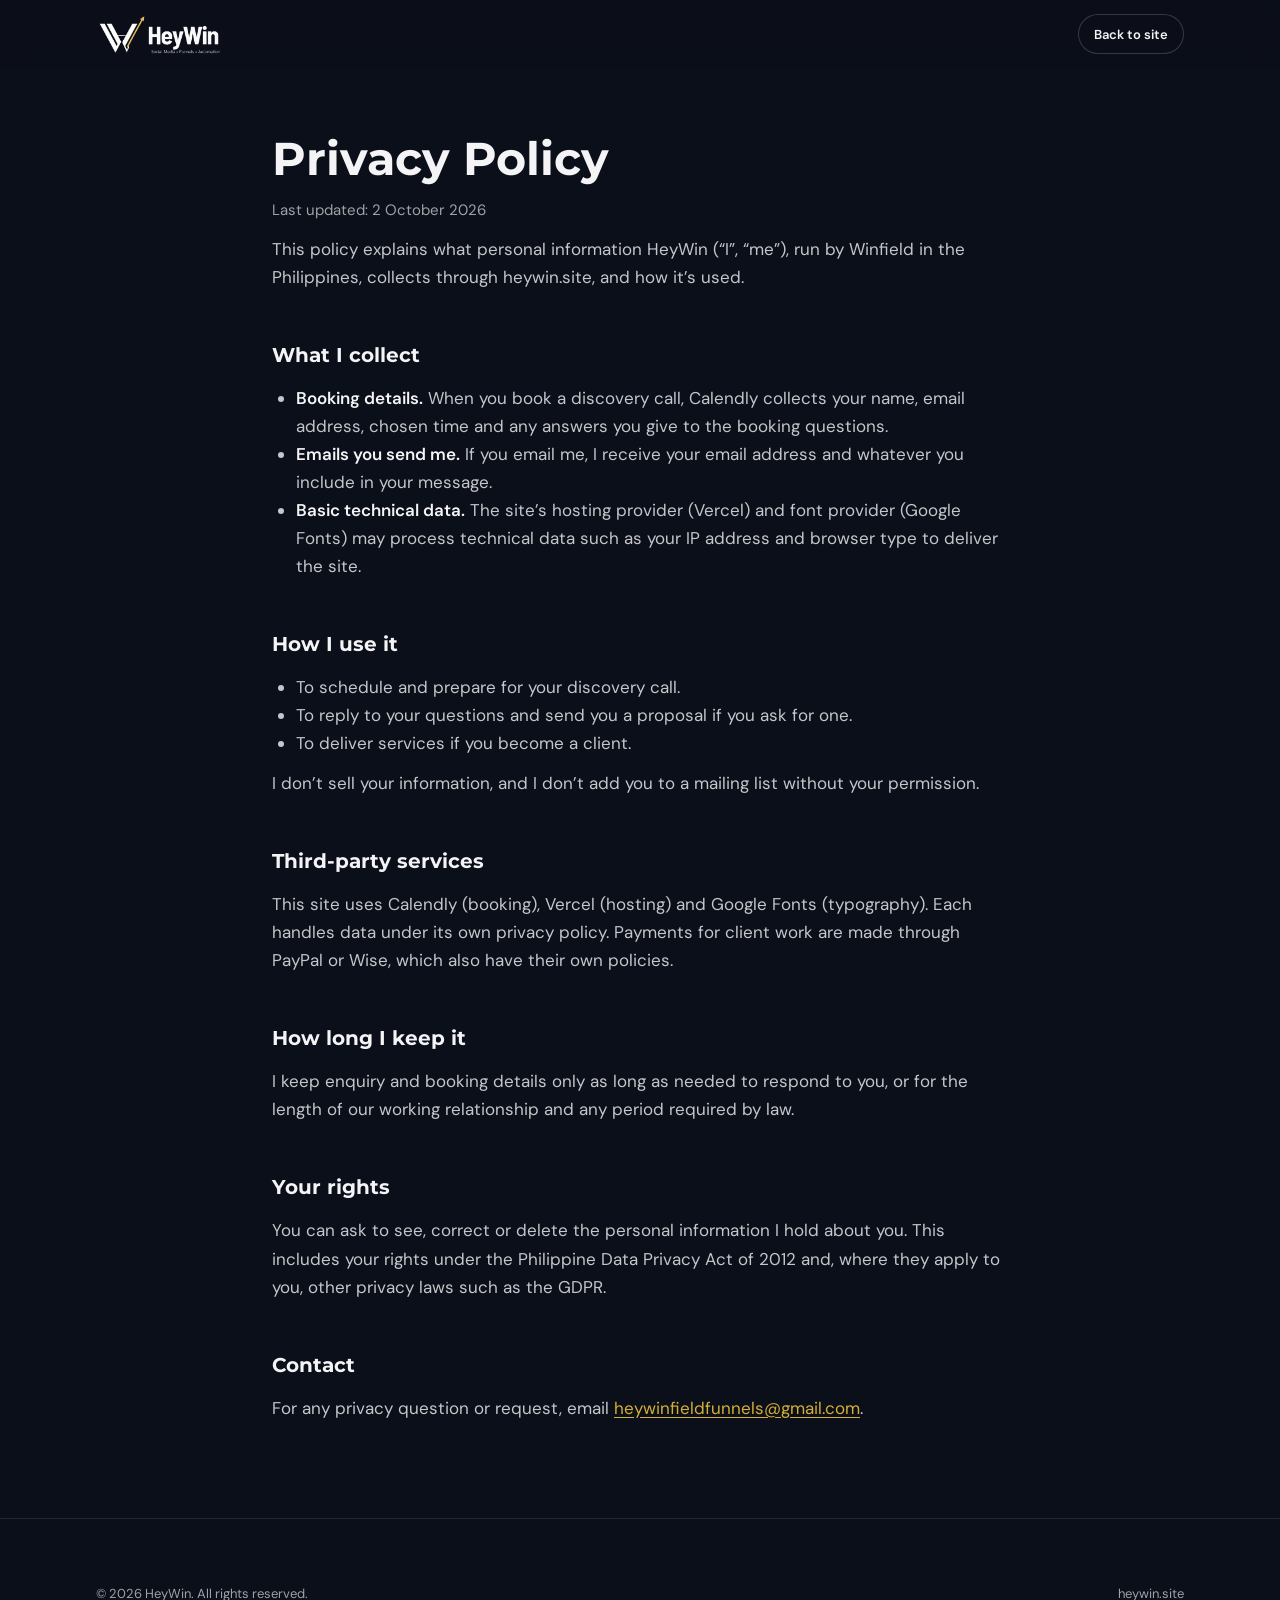
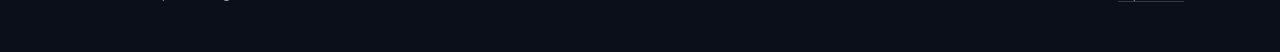
==== HeyWin-upload/privacy.html @ 5bc2e7fb "Add files via upload" ====
<!doctype html>
<html lang="en">
<head>
  <meta charset="utf-8">
  <meta name="viewport" content="width=device-width, initial-scale=1">
  <title>Privacy Policy | HeyWin</title>
  <meta name="description" content="How HeyWin collects and uses personal information.">
  <link rel="canonical" href="https://heywin.site/privacy">
  <meta name="theme-color" content="#0B0F19">
  <link rel="icon" type="image/png" sizes="32x32" href="assets/favicon-32.png">
  <link rel="apple-touch-icon" href="assets/apple-touch-icon.png">
  <link rel="preconnect" href="https://fonts.googleapis.com">
  <link rel="preconnect" href="https://fonts.gstatic.com" crossorigin>
  <link rel="stylesheet" href="https://fonts.googleapis.com/css2?family=DM+Sans:wght@400;500;600&family=Montserrat:wght@600;700;800&display=swap">
  <link rel="stylesheet" href="css/tokens.css">
  <link rel="stylesheet" href="css/styles.css">
</head>
<body>
  <header class="header">
    <div class="container header__inner">
      <a href="/" class="header__logo" aria-label="HeyWin home">
        <img src="assets/heywin-logo.png" alt="HeyWin" width="900" height="298">
      </a>
      <a class="btn btn--line btn--sm" href="/">Back to site</a>
    </div>
  </header>

  <main class="container">
    <article class="legal">
      <h1>Privacy Policy</h1>
      <p class="legal__meta">Last updated: 2 October 2026</p>

      <p>This policy explains what personal information HeyWin (&ldquo;I&rdquo;, &ldquo;me&rdquo;), run by Winfield in the Philippines, collects through heywin.site, and how it&rsquo;s used.</p>

      <h2>What I collect</h2>
      <ul>
        <li><strong>Booking details.</strong> When you book a discovery call, Calendly collects your name, email address, chosen time and any answers you give to the booking questions.</li>
        <li><strong>Emails you send me.</strong> If you email me, I receive your email address and whatever you include in your message.</li>
        <li><strong>Basic technical data.</strong> The site&rsquo;s hosting provider (Vercel) and font provider (Google Fonts) may process technical data such as your IP address and browser type to deliver the site.</li>
      </ul>

      <h2>How I use it</h2>
      <ul>
        <li>To schedule and prepare for your discovery call.</li>
        <li>To reply to your questions and send you a proposal if you ask for one.</li>
        <li>To deliver services if you become a client.</li>
      </ul>
      <p>I don&rsquo;t sell your information, and I don&rsquo;t add you to a mailing list without your permission.</p>

      <h2>Third-party services</h2>
      <p>This site uses Calendly (booking), Vercel (hosting) and Google Fonts (typography). Each handles data under its own privacy policy. Payments for client work are made through PayPal or Wise, which also have their own policies.</p>

      <h2>How long I keep it</h2>
      <p>I keep enquiry and booking details only as long as needed to respond to you, or for the length of our working relationship and any period required by law.</p>

      <h2>Your rights</h2>
      <p>You can ask to see, correct or delete the personal information I hold about you. This includes your rights under the Philippine Data Privacy Act of 2012 and, where they apply to you, other privacy laws such as the GDPR.</p>

      <h2>Contact</h2>
      <p>For any privacy question or request, email <a href="mailto:heywinfieldfunnels@gmail.com">heywinfieldfunnels@gmail.com</a>.</p>
    </article>
  </main>

  <footer class="footer" style="padding-bottom: var(--s-7)">
    <div class="container footer__bottom" style="margin-top:0; border-top:0; padding-top:0">
      <p>&copy; 2026 HeyWin. All rights reserved.</p>
      <p><a href="/">heywin.site</a></p>
    </div>
  </footer>
</body>
</html>
---- HeyWin-upload/css/tokens.css ----
/* HeyWin design tokens
 * Brand colours only. Lines/tints are transparent versions of the same four colours.
 * Fonts: Montserrat (headlines) + DM Sans (body) — from the approved brand list.
 */
:root {
  color-scheme: dark;

  /* Brand colours */
  --navy:   #0B0F19;  /* page background */
  --card:   #161F30;  /* cards, panels */
  --ivory:  #F4F4F6;  /* text */
  --gold:   #D4AF37;  /* accent, primary buttons */

  /* Tints derived from the brand colours */
  --ivory-80:  rgb(244 244 246 / 0.80);  /* body copy */
  --ivory-60:  rgb(244 244 246 / 0.64);  /* secondary text (passes AA on navy + card) */
  --line:      rgb(244 244 246 / 0.10);  /* hairlines */
  --line-2:    rgb(244 244 246 / 0.18);  /* stronger borders */
  --gold-soft: rgb(212 175 55 / 0.12);   /* gold wash */
  --gold-line: rgb(212 175 55 / 0.45);   /* gold borders */
  --gold-hover: #E0C15F;                 /* gold mixed ~25% with ivory */
  --shadow:    rgb(0 0 0 / 0.45);

  /* Type */
  --font-head: "Montserrat", system-ui, sans-serif;
  --font-body: "DM Sans", system-ui, sans-serif;

  --fs-xs:   0.8125rem;                         /* 13px — labels, legal */
  --fs-sm:   0.9375rem;                         /* 15px — small body */
  --fs-base: 1.0625rem;                         /* 17px — body */
  --fs-lg:   1.1875rem;                         /* 19px — lead text */
  --fs-h4:   1.25rem;                           /* 20px — card titles */
  --fs-h3:   clamp(1.375rem, 2.4vw, 1.625rem);  /* 22–26px */
  --fs-h2:   clamp(1.875rem, 4.4vw, 2.875rem);  /* 30–46px */
  --fs-h1:   clamp(2.375rem, 6.6vw, 4.5rem);    /* 38–72px */

  /* Space — 4px scale */
  --s-1: 0.25rem;  --s-2: 0.5rem;  --s-3: 0.75rem; --s-4: 1rem;
  --s-5: 1.5rem;   --s-6: 2rem;    --s-7: 3rem;    --s-8: 4rem;
  --s-9: 6rem;     --s-10: 8rem;

  /* Shape */
  --r-sm: 8px;
  --r-md: 14px;
  --r-lg: 22px;
  --r-pill: 999px;

  /* Motion — subtle fades only */
  --ease: cubic-bezier(0.16, 1, 0.3, 1);
  --fast: 150ms;
  --slow: 700ms;

  --max: 72rem;
}
---- HeyWin-upload/css/styles.css ----
/* HeyWin — one-page site styles (mobile-first) */

/* ---------- Reset & base ---------- */
*, *::before, *::after { box-sizing: border-box; }
html, body { overflow-x: clip; }
html { -webkit-text-size-adjust: 100%; }
@media (prefers-reduced-motion: no-preference) { html { scroll-behavior: smooth; } }

body {
  margin: 0;
  background: var(--navy);
  color: var(--ivory-80);
  font-family: var(--font-body);
  font-size: var(--fs-base);
  line-height: 1.65;
  -webkit-font-smoothing: antialiased;
  -moz-osx-font-smoothing: grayscale;
}

h1, h2, h3, h4 {
  margin: 0;
  font-family: var(--font-head);
  font-style: normal;
  color: var(--ivory);
  overflow-wrap: anywhere;
  text-wrap: balance;
}
p, ul, ol, figure, blockquote { margin: 0; }
ul, ol { padding: 0; list-style: none; }
img { display: block; max-width: 100%; height: auto; }
a { color: inherit; text-decoration: none; }
strong { color: var(--ivory); font-weight: 600; }

::selection { background: var(--gold); color: var(--navy); }

:focus-visible { outline: 2px solid var(--gold); outline-offset: 3px; }

section[id] { scroll-margin-top: 5rem; }

.container {
  width: 100%;
  max-width: var(--max);
  margin-inline: auto;
  padding-inline: var(--s-4);
}
@media (min-width: 640px)  { .container { padding-inline: var(--s-5); } }
@media (min-width: 1024px) { .container { padding-inline: var(--s-6); } }

.skip-link {
  position: absolute; left: var(--s-4); top: var(--s-4); z-index: 100;
  padding: var(--s-2) var(--s-4);
  border-radius: var(--r-sm);
  background: var(--gold); color: var(--navy); font-weight: 600;
  transform: translateY(-200%);
}
.skip-link:focus-visible { transform: none; }

.gold { color: var(--gold); }

/* ---------- Buttons ---------- */
.btn {
  display: inline-flex; align-items: center; justify-content: center; gap: var(--s-2);
  min-height: 3.25rem;
  padding: 0 var(--s-5);
  border: 0;
  border-radius: var(--r-pill);
  font-family: var(--font-body);
  font-size: var(--fs-sm);
  font-weight: 600;
  line-height: 1;
  white-space: nowrap;
  cursor: pointer;
  transition: transform var(--fast) var(--ease);
}
.btn:active { transform: translateY(1px); }
.btn:focus-visible { outline: 2px solid var(--gold); outline-offset: 3px; }

.btn--gold { background: var(--gold); color: var(--navy); box-shadow: 0 12px 32px -14px var(--gold-line); }
.btn--gold:hover { background: var(--gold-hover); }

.btn--line { background: transparent; color: var(--ivory); box-shadow: inset 0 0 0 1px var(--line-2); }
.btn--line:hover { box-shadow: inset 0 0 0 1px var(--gold-line); color: var(--gold); }

.btn--sm { min-height: 2.5rem; padding: 0 var(--s-4); font-size: var(--fs-xs); }
.btn--lg { min-height: 3.5rem; padding: 0 var(--s-6); font-size: var(--fs-base); }
.btn--block { width: 100%; }

.btn__arrow { transition: transform var(--fast) var(--ease); }
.btn:hover .btn__arrow { transform: translateX(3px); }

.text-link {
  color: var(--gold); font-weight: 600; white-space: nowrap;
  text-decoration: underline; text-decoration-color: var(--gold-line);
  text-underline-offset: 0.3em;
}
.text-link:hover { text-decoration-color: var(--gold); }

/* ---------- Header ---------- */
.header {
  position: sticky; top: 0; z-index: 50;
  background: rgb(11 15 25 / 0.82);
  -webkit-backdrop-filter: blur(14px);
  backdrop-filter: blur(14px);
  border-bottom: 1px solid transparent;
}
.header.is-scrolled { border-bottom-color: var(--line); }
.header__inner {
  display: flex; align-items: center; justify-content: space-between; gap: var(--s-4);
  min-height: 4.25rem;
}
.header__logo img { height: 2.75rem; width: auto; }
.header__nav { display: none; }
.header__nav ul { display: flex; gap: var(--s-1); }
.header__nav a {
  display: block; padding: var(--s-2) var(--s-3);
  border-radius: var(--r-pill);
  font-size: var(--fs-sm); font-weight: 500; white-space: nowrap;
  color: var(--ivory-60);
}
.header__nav a:hover { color: var(--ivory); }
@media (min-width: 900px) { .header__nav { display: block; } }

/* ---------- Hero ---------- */
.hero { position: relative; padding-block: var(--s-7) var(--s-8); isolation: isolate; }
.hero::before {
  content: ""; position: absolute; inset: 0; z-index: -1;
  background: radial-gradient(50% 50% at 78% 35%, var(--gold-soft), transparent 70%);
}
.hero__grid { display: grid; gap: var(--s-7); align-items: center; }
@media (min-width: 960px) {
  .hero { padding-block: var(--s-8) var(--s-9); }
  .hero__grid { grid-template-columns: minmax(0, 1.15fr) minmax(0, 0.85fr); gap: var(--s-8); }
}

.hero h1 {
  font-size: var(--fs-h1);
  font-weight: 800;
  line-height: 1.04;
  letter-spacing: -0.03em;
}
.hero__sub { margin-top: var(--s-5); font-size: var(--fs-lg); max-width: 34rem; }
.hero__ctas { margin-top: var(--s-6); display: flex; flex-direction: column; gap: var(--s-3); }
@media (min-width: 560px) { .hero__ctas { flex-direction: row; } }

.trust {
  margin-top: var(--s-6);
  display: flex; flex-wrap: wrap; gap: var(--s-2) var(--s-5);
  font-size: var(--fs-sm); color: var(--ivory-60);
}
.trust li { display: flex; align-items: center; gap: var(--s-2); }
.trust li::before {
  content: ""; width: 6px; height: 6px; border-radius: 50%; background: var(--gold); flex: none;
}

.portrait {
  position: relative;
  max-width: 26rem; margin-inline: auto; width: 100%;
  border-radius: var(--r-lg);
  overflow: hidden;
  background: var(--card);
  box-shadow: 0 0 0 1px var(--gold-line), 0 40px 80px -40px var(--shadow);
}
.portrait img {
  width: 100%; aspect-ratio: 4 / 5; object-fit: cover; object-position: 50% 8%;
}
/* Softens the busy background of the photo into the navy palette */
.portrait::after {
  content: ""; position: absolute; inset: 0; pointer-events: none;
  background:
    linear-gradient(180deg, transparent 55%, rgb(11 15 25 / 0.85) 100%),
    radial-gradient(75% 60% at 50% 32%, transparent 45%, rgb(11 15 25 / 0.55) 100%);
}
.portrait figcaption {
  position: absolute; left: var(--s-5); right: var(--s-5); bottom: var(--s-4); z-index: 1;
  display: grid;
}
.portrait__name { font-family: var(--font-head); font-weight: 700; color: var(--ivory); font-size: var(--fs-h4); }
.portrait__role { font-size: var(--fs-sm); color: var(--gold); }

/* ---------- Sections ---------- */
.section { padding-block: var(--s-9); }
.section--card { background: var(--card); border-block: 1px solid var(--line); }
@media (min-width: 1024px) { .section { padding-block: var(--s-10); } }

.section__head { max-width: 42rem; margin-bottom: var(--s-7); }
.section__head--center { margin-inline: auto; text-align: center; }
.section__head h2 { font-size: var(--fs-h2); font-weight: 700; line-height: 1.12; letter-spacing: -0.02em; }
.section__head p { margin-top: var(--s-4); font-size: var(--fs-lg); }

.eyebrow-rule {
  display: block; width: 2.5rem; height: 2px; background: var(--gold);
  margin-bottom: var(--s-5);
}
.section__head--center .eyebrow-rule { margin-inline: auto; }

/* ---------- Pain points ---------- */
.pains { display: grid; gap: var(--s-3); }
@media (min-width: 720px) { .pains { grid-template-columns: repeat(2, minmax(0, 1fr)); gap: var(--s-4); } }
.pain {
  display: grid; grid-template-columns: auto minmax(0, 1fr); gap: var(--s-4); align-items: start;
  padding: var(--s-5);
  border-radius: var(--r-md);
  background: var(--navy);
  border: 1px solid var(--line);
  color: var(--ivory);
  font-size: var(--fs-lg);
  line-height: 1.5;
}
.pain__x {
  width: 1.75rem; height: 1.75rem; border-radius: 50%;
  display: grid; place-items: center;
  border: 1px solid var(--line-2); color: var(--ivory-60);
  font-size: 0.8rem; margin-top: 0.1rem;
}
.bridge {
  margin-top: var(--s-7); max-width: 44rem; margin-inline: auto; text-align: center;
  font-size: var(--fs-lg);
}
.bridge strong { color: var(--gold); }

/* ---------- Services ---------- */
.services { display: grid; gap: var(--s-4); }
@media (min-width: 960px) {
  .services { grid-template-columns: minmax(0, 1.2fr) minmax(0, 1fr); grid-template-rows: auto auto; }
  .service--lead { grid-row: span 2; }
}
.service {
  padding: var(--s-6);
  border-radius: var(--r-lg);
  background: var(--card);
  border: 1px solid var(--line);
}
.service--lead { border-color: var(--gold-line); }
.service__tag {
  display: inline-block; margin-bottom: var(--s-4);
  font-size: var(--fs-xs); font-weight: 600; letter-spacing: 0.06em; text-transform: uppercase;
  color: var(--gold);
}
.service h3 { font-size: var(--fs-h3); font-weight: 700; line-height: 1.2; }
.service__line { margin-top: var(--s-2); color: var(--ivory); font-size: var(--fs-lg); }
.service p + p { margin-top: var(--s-3); }
.service__body { margin-top: var(--s-3); }

.checks { margin-top: var(--s-5); display: grid; gap: var(--s-3); }
.checks li { position: relative; padding-left: var(--s-6); }
.checks li::before {
  content: ""; position: absolute; left: 0; top: 0.35em;
  width: 1.1rem; height: 1.1rem; border-radius: 50%;
  background: var(--gold-soft);
  box-shadow: inset 0 0 0 1px var(--gold-line);
}
.checks li::after {
  content: ""; position: absolute; left: 0.38rem; top: 0.55em;
  width: 0.32rem; height: 0.55rem;
  border: solid var(--gold); border-width: 0 2px 2px 0;
  transform: rotate(45deg);
}

.platforms { margin-top: var(--s-6); display: flex; flex-wrap: wrap; gap: var(--s-2); }
.platforms li {
  padding: var(--s-1) var(--s-3);
  border-radius: var(--r-pill);
  border: 1px solid var(--line-2);
  font-size: var(--fs-xs); color: var(--ivory-80); white-space: nowrap;
}

/* ---------- Pricing ---------- */
.plans { display: grid; gap: var(--s-4); }
@media (min-width: 820px) { .plans { grid-template-columns: repeat(2, minmax(0, 1fr)); } }

.plan {
  position: relative;
  display: flex; flex-direction: column;
  padding: var(--s-6);
  border-radius: var(--r-lg);
  background: var(--navy);
  border: 1px solid var(--line);
}
.plan--featured {
  border-color: var(--gold);
  box-shadow: 0 30px 60px -30px var(--gold-line);
}
.plan__badge {
  position: absolute; top: calc(var(--s-3) * -1); left: var(--s-6);
  padding: var(--s-1) var(--s-3);
  border-radius: var(--r-pill);
  background: var(--gold); color: var(--navy);
  font-size: var(--fs-xs); font-weight: 700; letter-spacing: 0.04em; white-space: nowrap;
}
.plan h3 { font-size: var(--fs-h4); font-weight: 700; }
.plan__for { margin-top: var(--s-1); font-size: var(--fs-sm); color: var(--ivory-60); }
.plan__price {
  margin-top: var(--s-5);
  display: flex; align-items: baseline; flex-wrap: wrap; gap: var(--s-1) var(--s-2);
}
.plan__amount {
  font-family: var(--font-head); font-weight: 800; color: var(--ivory);
  font-size: clamp(2.25rem, 5vw, 3rem); line-height: 1; letter-spacing: -0.02em;
}
.plan__per { font-size: var(--fs-sm); color: var(--ivory-60); }
.plan .checks { flex: 1; }
.plan .btn { margin-top: var(--s-6); }

.plan--wide { margin-top: var(--s-4); }
@media (min-width: 820px) {
  .plan--wide {
    display: grid; grid-template-columns: minmax(0, 1.1fr) minmax(0, 1fr); gap: var(--s-6);
    align-items: start;
  }
  .plan--wide .btn { justify-self: start; }
}
.plan__from { font-size: var(--fs-sm); color: var(--ivory-60); }

.addon {
  margin-top: var(--s-5);
  padding: var(--s-5);
  border-radius: var(--r-md);
  background: var(--gold-soft);
  border: 1px dashed var(--gold-line);
}
@media (min-width: 820px) { .addon { margin-top: 0; } }
.addon__top { display: flex; flex-wrap: wrap; justify-content: space-between; align-items: baseline; gap: var(--s-2); }
.addon__label { font-size: var(--fs-xs); font-weight: 600; letter-spacing: 0.06em; text-transform: uppercase; color: var(--gold); }
.addon h4 { font-size: var(--fs-h4); font-weight: 700; margin-top: var(--s-1); }
.addon__price { font-family: var(--font-head); font-weight: 700; color: var(--ivory); font-size: var(--fs-h4); white-space: nowrap; }
.addon__price span { font-family: var(--font-body); font-weight: 400; font-size: var(--fs-sm); color: var(--ivory-60); }
.addon p { margin-top: var(--s-2); font-size: var(--fs-sm); }

.terms {
  margin-top: var(--s-6);
  display: grid; gap: var(--s-2);
  font-size: var(--fs-sm); color: var(--ivory-60); text-align: center;
}

/* ---------- Process ---------- */
.steps { display: grid; gap: var(--s-4); counter-reset: step; }
@media (min-width: 720px)  { .steps { grid-template-columns: repeat(2, minmax(0, 1fr)); } }
@media (min-width: 1080px) { .steps { grid-template-columns: repeat(4, minmax(0, 1fr)); } }
.step {
  position: relative;
  padding: var(--s-6) var(--s-5) var(--s-5);
  border-top: 2px solid var(--line-2);
}
.step:first-child { border-top-color: var(--gold); }
.step__num {
  font-family: var(--font-head); font-weight: 800; font-size: var(--fs-h2);
  line-height: 1; color: var(--gold);
}
.step h3 { margin-top: var(--s-4); font-size: var(--fs-h4); font-weight: 700; }
.step p { margin-top: var(--s-2); font-size: var(--fs-sm); }

/* ---------- Results ---------- */
.cases { display: grid; gap: var(--s-4); }
@media (min-width: 960px) { .cases { grid-template-columns: repeat(3, minmax(0, 1fr)); } }
.case {
  display: flex; flex-direction: column;
  padding: var(--s-6);
  border-radius: var(--r-lg);
  background: var(--navy);
  border: 1px solid var(--line);
}
.case__type { font-size: var(--fs-xs); font-weight: 600; letter-spacing: 0.06em; text-transform: uppercase; color: var(--gold); }
.case h3 { margin-top: var(--s-2); font-size: var(--fs-h3); font-weight: 700; }
.case dl { margin: var(--s-5) 0 0; display: grid; gap: var(--s-4); }
.case dt { font-size: var(--fs-xs); font-weight: 600; letter-spacing: 0.04em; color: var(--ivory-60); text-transform: uppercase; }
.case dd { margin: var(--s-1) 0 0; font-size: var(--fs-sm); }
.case dd.case__result { color: var(--ivory); font-size: var(--fs-base); font-weight: 500; }
.case__shot {
  margin-top: var(--s-5);
  border-radius: var(--r-md);
  overflow: hidden;
  border: 1px solid var(--line);
}

.quotes { margin-top: var(--s-8); display: grid; gap: var(--s-4); }
@media (min-width: 960px) { .quotes { grid-template-columns: repeat(3, minmax(0, 1fr)); } }
.quote {
  display: flex; flex-direction: column; justify-content: space-between; gap: var(--s-5);
  padding: var(--s-6);
  border-radius: var(--r-lg);
  border: 1px solid var(--line);
  border-top: 2px solid var(--gold);
  background: var(--navy);
}
.quote blockquote p { color: var(--ivory); font-size: var(--fs-base); line-height: 1.7; }
.quote__mark { font-family: var(--font-head); font-weight: 800; font-size: 2.5rem; line-height: 0.6; color: var(--gold); display: block; margin-bottom: var(--s-3); }
.quote figcaption { display: grid; }
.quote__name { font-family: var(--font-head); font-weight: 700; color: var(--ivory); font-size: var(--fs-sm); }
.quote__role { font-size: var(--fs-xs); color: var(--ivory-60); }

.disclaimer { margin-top: var(--s-6); text-align: center; font-size: var(--fs-xs); color: var(--ivory-60); }

/* ---------- About ---------- */
.about { display: grid; gap: var(--s-7); align-items: center; }
@media (min-width: 900px) { .about { grid-template-columns: minmax(0, 0.8fr) minmax(0, 1.2fr); gap: var(--s-8); } }
.about__photo {
  max-width: 22rem; width: 100%; margin-inline: auto;
  border-radius: 50% 50% var(--r-lg) var(--r-lg);
  overflow: hidden;
  border: 1px solid var(--gold-line);
  position: relative;
}
.about__photo img { width: 100%; aspect-ratio: 1 / 1.1; object-fit: cover; object-position: 50% 4%; }
.about__photo::after {
  content: ""; position: absolute; inset: 0; pointer-events: none;
  background: radial-gradient(70% 70% at 50% 30%, transparent 40%, rgb(11 15 25 / 0.6) 100%);
}
.about h2 { font-size: var(--fs-h2); font-weight: 700; line-height: 1.1; letter-spacing: -0.02em; }
.about__body { margin-top: var(--s-5); display: grid; gap: var(--s-4); font-size: var(--fs-lg); }
.about__facts { margin-top: var(--s-6); display: flex; flex-wrap: wrap; gap: var(--s-2); }
.about__facts li {
  padding: var(--s-2) var(--s-4);
  border-radius: var(--r-pill);
  background: var(--card);
  border: 1px solid var(--line);
  font-size: var(--fs-sm); color: var(--ivory); white-space: nowrap;
}
.about .text-link { display: inline-block; margin-top: var(--s-6); }

/* ---------- FAQ ---------- */
.faq { max-width: 48rem; margin-inline: auto; border-top: 1px solid var(--line); }
.faq details { border-bottom: 1px solid var(--line); }
.faq summary {
  display: flex; justify-content: space-between; align-items: center; gap: var(--s-4);
  padding: var(--s-5) 0;
  cursor: pointer; list-style: none;
  font-family: var(--font-head); font-weight: 600; font-size: var(--fs-base); color: var(--ivory);
  border-radius: var(--r-sm);
}
.faq summary::-webkit-details-marker { display: none; }
.faq summary:hover { color: var(--gold); }
.faq__icon {
  flex: none; position: relative; width: 1.5rem; height: 1.5rem; border-radius: 50%;
  border: 1px solid var(--line-2);
}
.faq__icon::before, .faq__icon::after {
  content: ""; position: absolute; left: 50%; top: 50%;
  width: 0.6rem; height: 2px; background: var(--gold);
  transform: translate(-50%, -50%);
  transition: transform var(--fast) var(--ease);
}
.faq__icon::after { transform: translate(-50%, -50%) rotate(90deg); }
.faq details[open] .faq__icon::after { transform: translate(-50%, -50%) rotate(0deg); }
.faq__a { padding: 0 var(--s-7) var(--s-5) 0; }
.faq__a p + p { margin-top: var(--s-3); }

/* ---------- Final CTA ---------- */
.final {
  position: relative; overflow: hidden; isolation: isolate;
  padding: var(--s-8) var(--s-5);
  border-radius: var(--r-lg);
  background: var(--card);
  border: 1px solid var(--gold-line);
  text-align: center;
}
@media (min-width: 720px) { .final { padding: var(--s-9) var(--s-7); } }
.final::before {
  content: ""; position: absolute; inset: 0; z-index: -1;
  background: radial-gradient(60% 80% at 50% 0%, var(--gold-soft), transparent 70%);
}
.final h2 { font-size: var(--fs-h2); font-weight: 700; line-height: 1.12; letter-spacing: -0.02em; max-width: 36rem; margin-inline: auto; }
.final p { margin-top: var(--s-4); max-width: 34rem; margin-inline: auto; font-size: var(--fs-lg); }
.final .btn { margin-top: var(--s-6); }
.final__alt { font-size: var(--fs-sm) !important; color: var(--ivory-60); }
.final__alt a { color: var(--ivory); text-decoration: underline; text-decoration-color: var(--line-2); text-underline-offset: 0.25em; overflow-wrap: anywhere; }
.final__alt a:hover { text-decoration-color: var(--gold); }

/* ---------- Footer ---------- */
.footer { padding-block: var(--s-8) calc(var(--s-7) + 4.5rem); border-top: 1px solid var(--line); }
@media (min-width: 768px) { .footer { padding-bottom: var(--s-7); } }
.footer__top { display: grid; gap: var(--s-6); }
@media (min-width: 768px) { .footer__top { grid-template-columns: minmax(0, 1fr) auto; align-items: start; } }
.footer__logo img { height: 3.25rem; width: auto; }
.footer__tag { margin-top: var(--s-3); font-size: var(--fs-sm); color: var(--ivory-60); max-width: 22rem; }
.footer__contact { display: grid; gap: var(--s-3); }
.footer__email { color: var(--ivory); font-weight: 500; overflow-wrap: anywhere; }
.footer__email:hover { color: var(--gold); }
.socials { display: flex; flex-wrap: wrap; gap: var(--s-2); }
.socials a {
  display: grid; place-items: center;
  width: 2.75rem; height: 2.75rem; border-radius: 50%;
  border: 1px solid var(--line-2); color: var(--ivory-80);
}
.socials a:hover { color: var(--gold); border-color: var(--gold-line); }
.footer__bottom {
  margin-top: var(--s-7); padding-top: var(--s-5);
  border-top: 1px solid var(--line);
  display: flex; flex-wrap: wrap; justify-content: space-between; gap: var(--s-3) var(--s-5);
  font-size: var(--fs-xs); color: var(--ivory-60);
}
.footer__bottom a { white-space: nowrap; text-decoration: underline; text-decoration-color: var(--line-2); text-underline-offset: 0.25em; }
.footer__bottom a:hover { color: var(--ivory); }

/* ---------- Mobile sticky CTA ---------- */
.mobile-cta {
  position: fixed; left: 0; right: 0; bottom: 0; z-index: 40;
  padding: var(--s-3) var(--s-4) calc(var(--s-3) + env(safe-area-inset-bottom));
  background: rgb(11 15 25 / 0.9);
  -webkit-backdrop-filter: blur(14px);
  backdrop-filter: blur(14px);
  border-top: 1px solid var(--line);
  transform: translateY(110%);
  transition: transform 250ms var(--ease);
}
.mobile-cta.is-visible { transform: none; }
@media (min-width: 768px) { .mobile-cta { display: none; } }

/* ---------- Fade-in (JS-gated, so content always shows without JS) ---------- */
.js [data-fade] {
  opacity: 0;
  transform: translateY(12px);
  transition: opacity var(--slow) var(--ease), transform var(--slow) var(--ease);
}
.js [data-fade].is-in { opacity: 1; transform: none; }

@media (prefers-reduced-motion: reduce) {
  *, *::before, *::after { transition-duration: 1ms !important; animation: none !important; }
  .js [data-fade] { opacity: 1; transform: none; }
}

/* ---------- Legal page ---------- */
.legal { max-width: 46rem; margin-inline: auto; padding-block: var(--s-8) var(--s-9); }
.legal h1 { font-size: var(--fs-h2); font-weight: 700; line-height: 1.15; }
.legal h2 { margin-top: var(--s-7); font-size: var(--fs-h4); font-weight: 700; }
.legal p, .legal ul { margin-top: var(--s-3); }
.legal ul { list-style: disc; padding-left: var(--s-5); }
.legal a { color: var(--gold); text-decoration: underline; text-underline-offset: 0.2em; }
.legal__meta { margin-top: var(--s-3); font-size: var(--fs-sm); color: var(--ivory-60); }
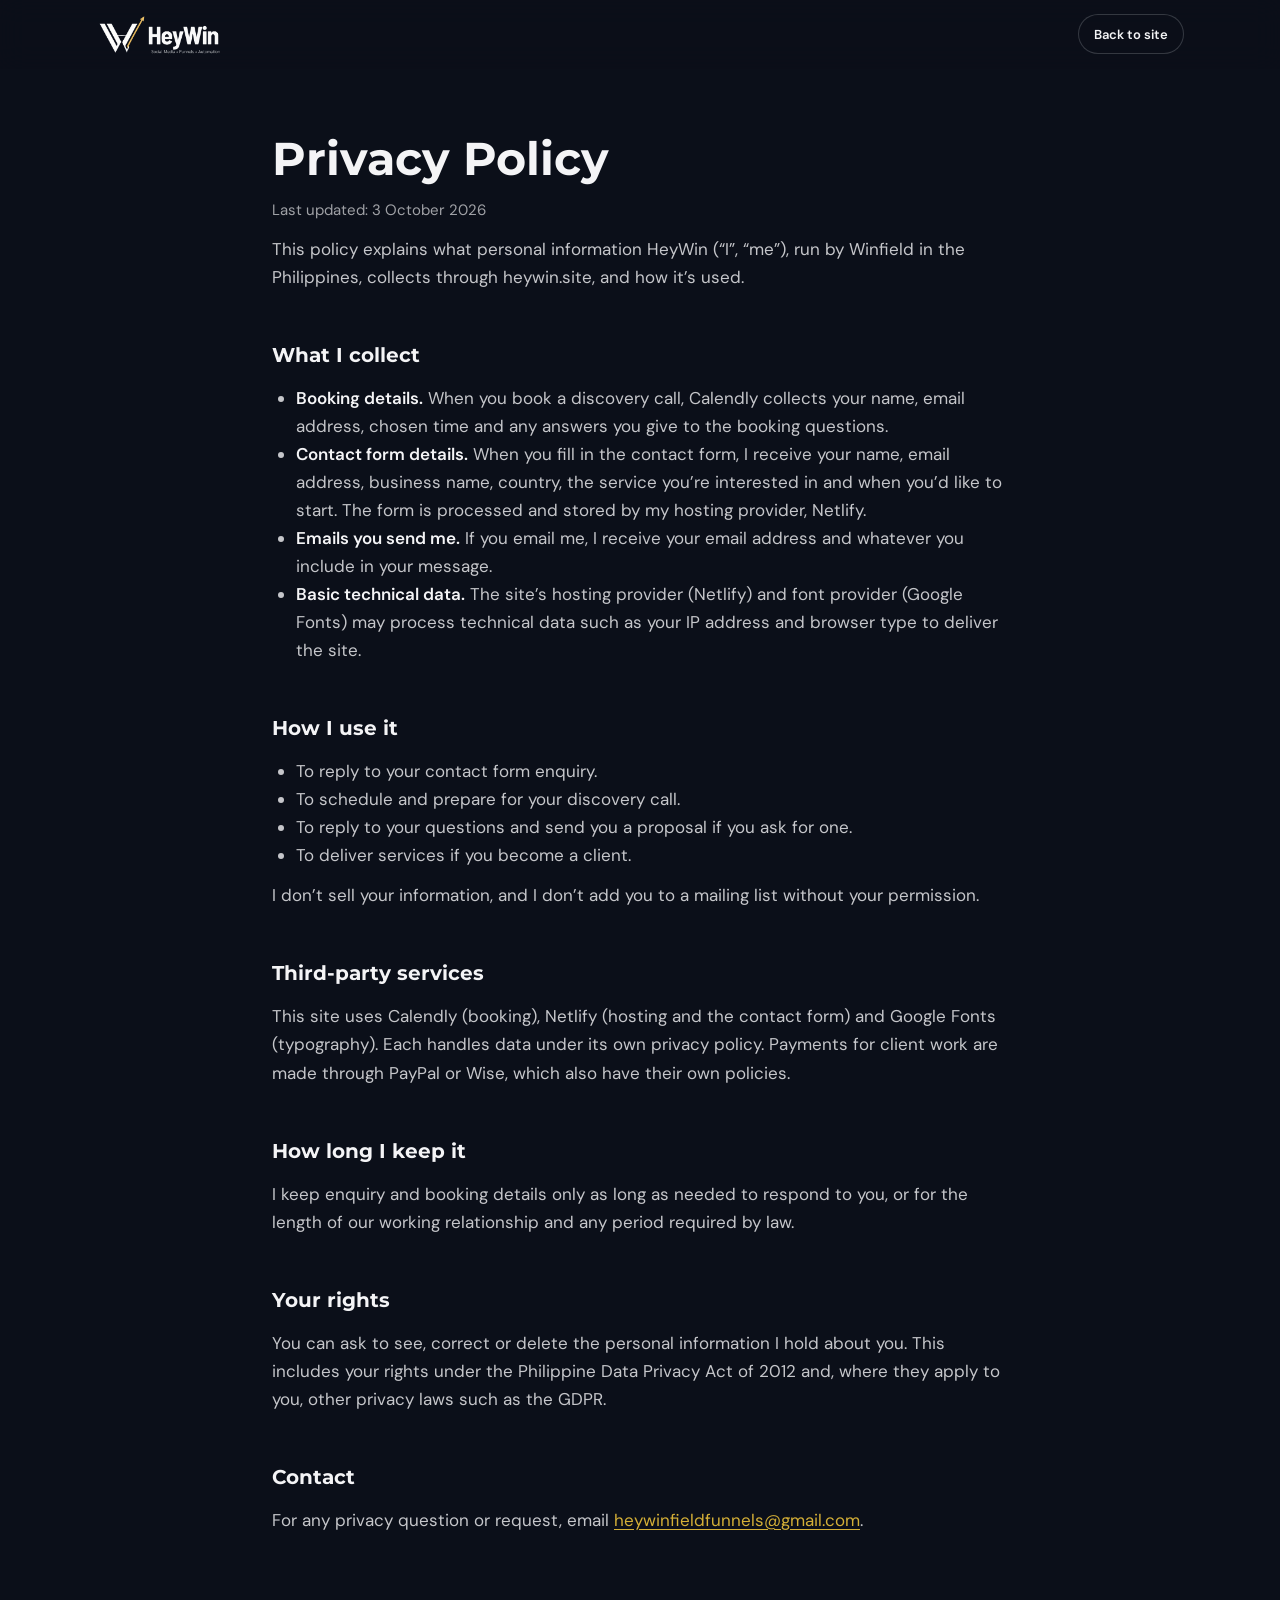
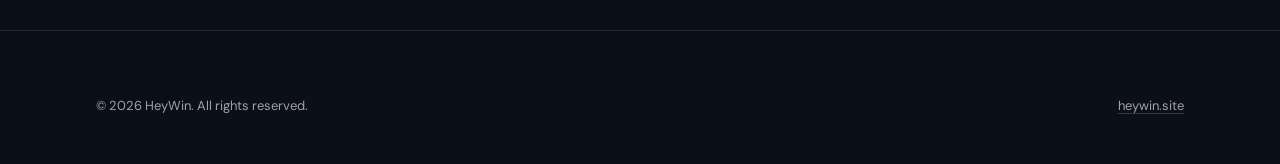
==== commit 0d1a5ba5: "Add files via upload" ====
--- a/HeyWin-upload/privacy.html
+++ b/HeyWin-upload/privacy.html
@@ -28,19 +28,21 @@
   <main class="container">
     <article class="legal">
       <h1>Privacy Policy</h1>
-      <p class="legal__meta">Last updated: 2 October 2026</p>
+      <p class="legal__meta">Last updated: 3 October 2026</p>
 
       <p>This policy explains what personal information HeyWin (&ldquo;I&rdquo;, &ldquo;me&rdquo;), run by Winfield in the Philippines, collects through heywin.site, and how it&rsquo;s used.</p>
 
       <h2>What I collect</h2>
       <ul>
         <li><strong>Booking details.</strong> When you book a discovery call, Calendly collects your name, email address, chosen time and any answers you give to the booking questions.</li>
+        <li><strong>Contact form details.</strong> When you fill in the contact form, I receive your name, email address, business name, country, the service you&rsquo;re interested in and when you&rsquo;d like to start. The form is processed and stored by my hosting provider, Netlify.</li>
         <li><strong>Emails you send me.</strong> If you email me, I receive your email address and whatever you include in your message.</li>
-        <li><strong>Basic technical data.</strong> The site&rsquo;s hosting provider (Vercel) and font provider (Google Fonts) may process technical data such as your IP address and browser type to deliver the site.</li>
+        <li><strong>Basic technical data.</strong> The site&rsquo;s hosting provider (Netlify) and font provider (Google Fonts) may process technical data such as your IP address and browser type to deliver the site.</li>
       </ul>
 
       <h2>How I use it</h2>
       <ul>
+        <li>To reply to your contact form enquiry.</li>
         <li>To schedule and prepare for your discovery call.</li>
         <li>To reply to your questions and send you a proposal if you ask for one.</li>
         <li>To deliver services if you become a client.</li>
@@ -48,7 +50,7 @@
       <p>I don&rsquo;t sell your information, and I don&rsquo;t add you to a mailing list without your permission.</p>
 
       <h2>Third-party services</h2>
-      <p>This site uses Calendly (booking), Vercel (hosting) and Google Fonts (typography). Each handles data under its own privacy policy. Payments for client work are made through PayPal or Wise, which also have their own policies.</p>
+      <p>This site uses Calendly (booking), Netlify (hosting and the contact form) and Google Fonts (typography). Each handles data under its own privacy policy. Payments for client work are made through PayPal or Wise, which also have their own policies.</p>
 
       <h2>How long I keep it</h2>
       <p>I keep enquiry and booking details only as long as needed to respond to you, or for the length of our working relationship and any period required by law.</p>
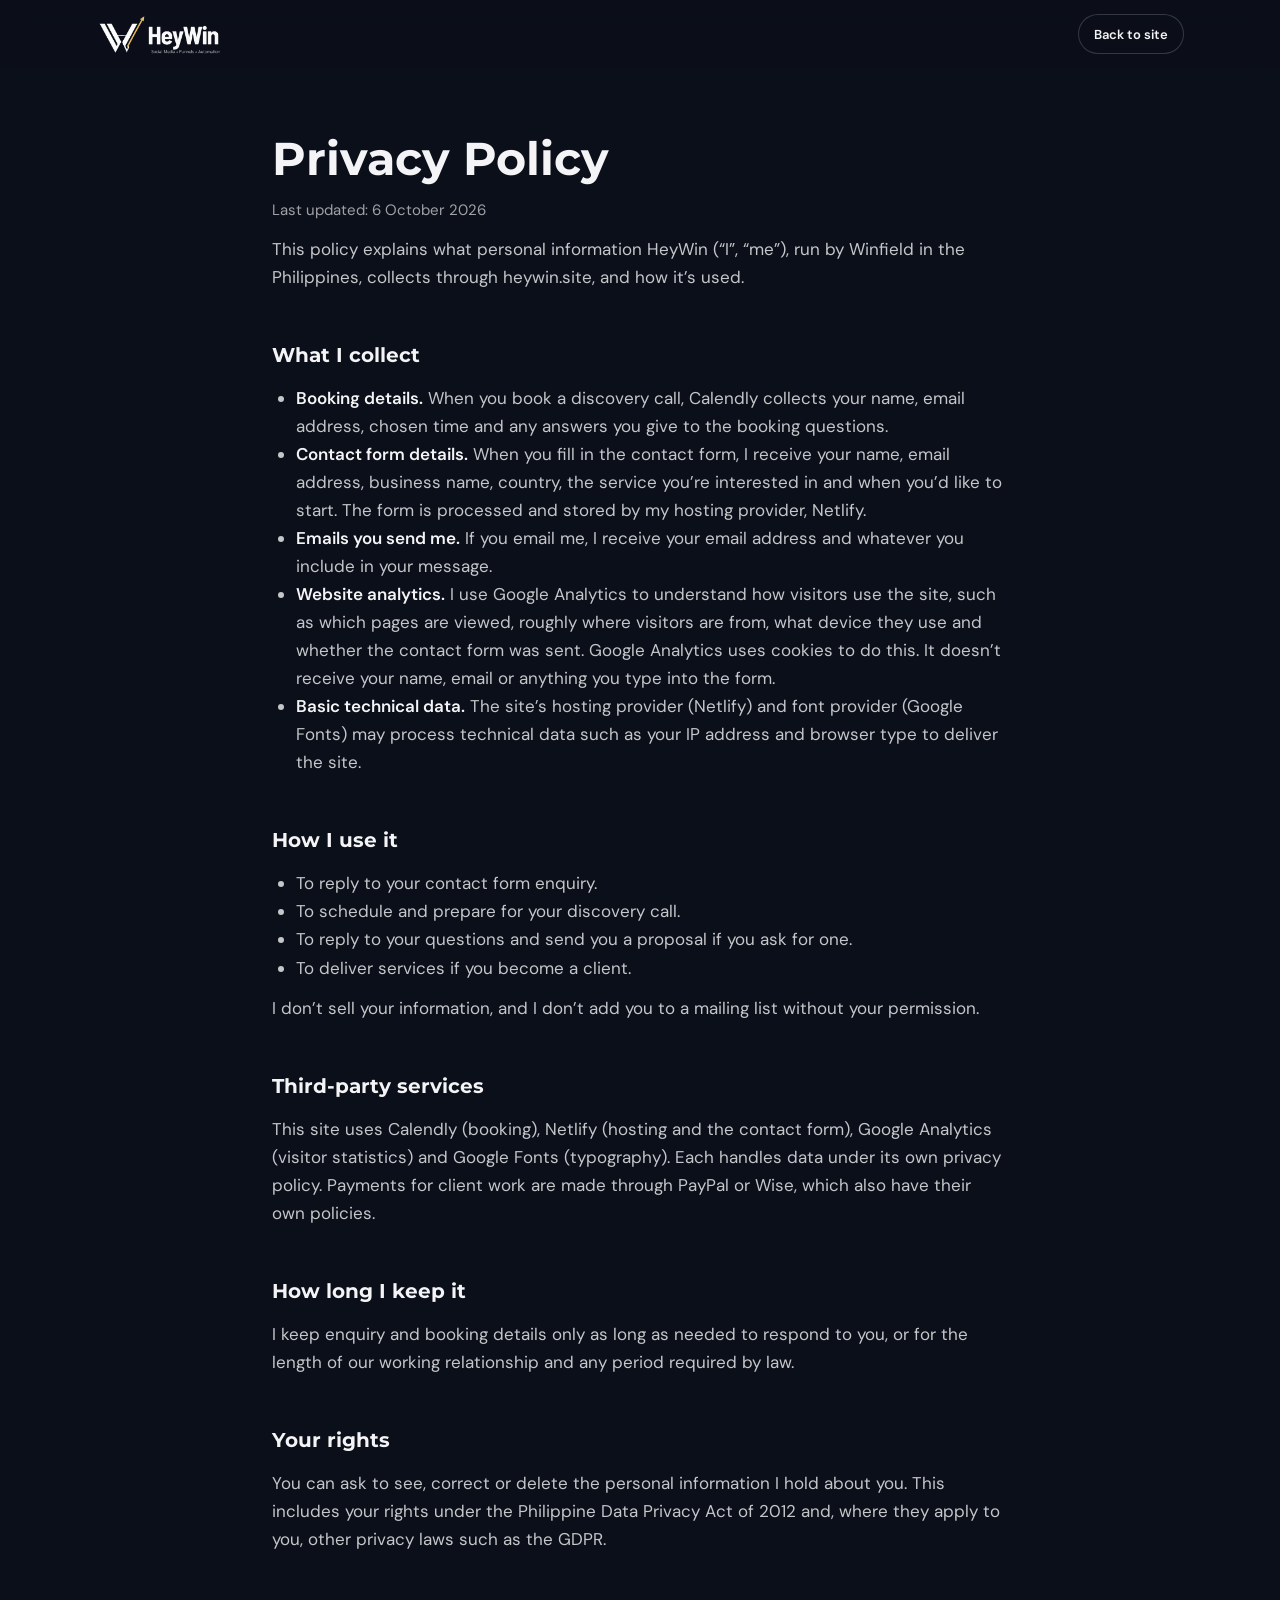
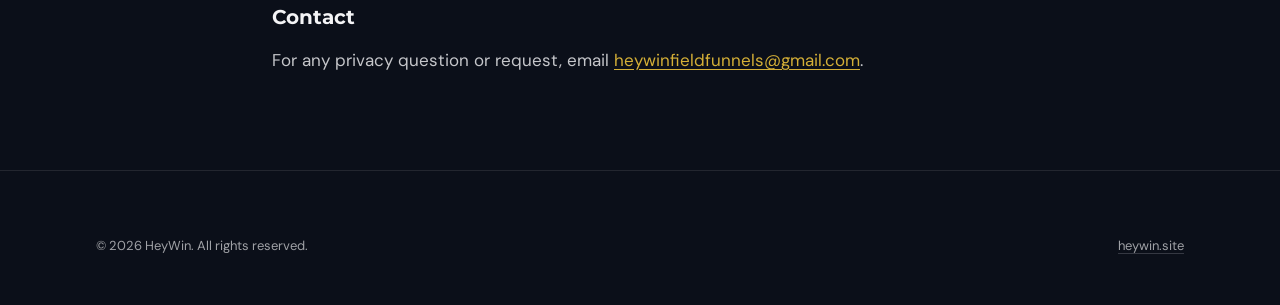
==== commit 2bb5d846: "Add files via upload" ====
--- a/HeyWin-upload/privacy.html
+++ b/HeyWin-upload/privacy.html
@@ -2,6 +2,14 @@
 <html lang="en">
 <head>
   <meta charset="utf-8">
+  <!-- Google tag (gtag.js) -->
+  <script async src="https://www.googletagmanager.com/gtag/js?id=G-QMNQ67J6CY"></script>
+  <script>
+    window.dataLayer = window.dataLayer || [];
+    function gtag(){dataLayer.push(arguments);}
+    gtag('js', new Date());
+    gtag('config', 'G-QMNQ67J6CY');
+  </script>
   <meta name="viewport" content="width=device-width, initial-scale=1">
   <title>Privacy Policy | HeyWin</title>
   <meta name="description" content="How HeyWin collects and uses personal information.">
@@ -28,7 +36,7 @@
   <main class="container">
     <article class="legal">
       <h1>Privacy Policy</h1>
-      <p class="legal__meta">Last updated: 3 October 2026</p>
+      <p class="legal__meta">Last updated: 6 October 2026</p>
 
       <p>This policy explains what personal information HeyWin (&ldquo;I&rdquo;, &ldquo;me&rdquo;), run by Winfield in the Philippines, collects through heywin.site, and how it&rsquo;s used.</p>
 
@@ -37,6 +45,7 @@
         <li><strong>Booking details.</strong> When you book a discovery call, Calendly collects your name, email address, chosen time and any answers you give to the booking questions.</li>
         <li><strong>Contact form details.</strong> When you fill in the contact form, I receive your name, email address, business name, country, the service you&rsquo;re interested in and when you&rsquo;d like to start. The form is processed and stored by my hosting provider, Netlify.</li>
         <li><strong>Emails you send me.</strong> If you email me, I receive your email address and whatever you include in your message.</li>
+        <li><strong>Website analytics.</strong> I use Google Analytics to understand how visitors use the site, such as which pages are viewed, roughly where visitors are from, what device they use and whether the contact form was sent. Google Analytics uses cookies to do this. It doesn&rsquo;t receive your name, email or anything you type into the form.</li>
         <li><strong>Basic technical data.</strong> The site&rsquo;s hosting provider (Netlify) and font provider (Google Fonts) may process technical data such as your IP address and browser type to deliver the site.</li>
       </ul>
 
@@ -50,7 +59,7 @@
       <p>I don&rsquo;t sell your information, and I don&rsquo;t add you to a mailing list without your permission.</p>
 
       <h2>Third-party services</h2>
-      <p>This site uses Calendly (booking), Netlify (hosting and the contact form) and Google Fonts (typography). Each handles data under its own privacy policy. Payments for client work are made through PayPal or Wise, which also have their own policies.</p>
+      <p>This site uses Calendly (booking), Netlify (hosting and the contact form), Google Analytics (visitor statistics) and Google Fonts (typography). Each handles data under its own privacy policy. Payments for client work are made through PayPal or Wise, which also have their own policies.</p>
 
       <h2>How long I keep it</h2>
       <p>I keep enquiry and booking details only as long as needed to respond to you, or for the length of our working relationship and any period required by law.</p>
--- a/HeyWin-upload/css/styles.css
+++ b/HeyWin-upload/css/styles.css
@@ -332,6 +332,8 @@
   font-size: var(--fs-sm); color: var(--ivory-60); text-align: center;
 }
 
+.nudge { margin-top: var(--s-6); text-align: center; color: var(--ivory); }
+
 /* ---------- Process ---------- */
 .steps { display: grid; gap: var(--s-4); counter-reset: step; }
 @media (min-width: 720px)  { .steps { grid-template-columns: repeat(2, minmax(0, 1fr)); } }
@@ -372,6 +374,29 @@
   border: 1px solid var(--line);
 }
 
+.review-video {
+  margin-top: var(--s-8);
+  display: grid; gap: var(--s-6); align-items: center;
+  padding: var(--s-5);
+  border-radius: var(--r-lg);
+  background: var(--navy);
+  border: 1px solid var(--gold-line);
+}
+@media (min-width: 760px) {
+  .review-video { grid-template-columns: minmax(0, 20rem) minmax(0, 1fr); gap: var(--s-8); padding: var(--s-6); }
+}
+.review-video__frame {
+  width: 100%; max-width: 20rem; margin-inline: auto;
+  border-radius: var(--r-md);
+  overflow: hidden;
+  background: var(--card);
+  box-shadow: 0 30px 60px -30px var(--shadow);
+}
+.review-video__frame video { display: block; width: 100%; height: auto; aspect-ratio: 9 / 16; object-fit: cover; background: var(--card); }
+.review-video__text h3 { margin-top: var(--s-2); font-size: var(--fs-h2); font-weight: 700; line-height: 1.12; letter-spacing: -0.02em; }
+.review-video__text p { margin-top: var(--s-4); font-size: var(--fs-lg); max-width: 30rem; }
+.review-video__who { display: grid; margin-top: var(--s-5) !important; padding-top: var(--s-4); border-top: 1px solid var(--line); }
+
 .quotes { margin-top: var(--s-8); display: grid; gap: var(--s-4); }
 @media (min-width: 960px) { .quotes { grid-template-columns: repeat(3, minmax(0, 1fr)); } }
 .quote {
@@ -416,6 +441,73 @@
   font-size: var(--fs-sm); color: var(--ivory); white-space: nowrap;
 }
 .about .text-link { display: inline-block; margin-top: var(--s-6); }
+
+/* ---------- Contact / lead form ---------- */
+.contact { display: grid; gap: var(--s-7); align-items: start; }
+@media (min-width: 960px) { .contact { grid-template-columns: minmax(0, 0.85fr) minmax(0, 1.15fr); gap: var(--s-8); } }
+.contact h2 { font-size: var(--fs-h2); font-weight: 700; line-height: 1.12; letter-spacing: -0.02em; }
+.contact__lead { margin-top: var(--s-4); font-size: var(--fs-lg); max-width: 30rem; }
+.contact__points { flex-direction: column; }
+.contact__alt { margin-top: var(--s-6); font-size: var(--fs-sm); color: var(--ivory-60); }
+
+.lead-card {
+  padding: var(--s-5);
+  border-radius: var(--r-lg);
+  background: var(--navy);
+  border: 1px solid var(--gold-line);
+  box-shadow: 0 30px 60px -30px var(--shadow);
+}
+@media (min-width: 640px) { .lead-card { padding: var(--s-6); } }
+
+.lead-form { display: grid; gap: var(--s-5); }
+.field-row { display: grid; gap: var(--s-5); }
+@media (min-width: 640px) { .field-row { grid-template-columns: repeat(2, minmax(0, 1fr)); gap: var(--s-4); } }
+.field { display: grid; gap: var(--s-2); }
+.field label, .choice legend { font-size: var(--fs-sm); font-weight: 600; color: var(--ivory); }
+.field input {
+  width: 100%; min-height: 3rem;
+  padding: var(--s-2) var(--s-4);
+  border-radius: var(--r-sm);
+  border: 1px solid var(--line-2);
+  background: var(--card);
+  color: var(--ivory);
+  font: inherit; font-size: var(--fs-base);
+  transition: border-color var(--fast) var(--ease);
+}
+.field input:hover { border-color: var(--gold-line); }
+.field input:focus-visible { outline: 2px solid var(--gold); outline-offset: 1px; border-color: var(--gold); }
+
+.choice { margin: 0; padding: 0; border: 0; min-width: 0; }
+.choice legend { padding: 0; margin-bottom: var(--s-3); }
+.choice__options { display: flex; flex-wrap: wrap; gap: var(--s-2); }
+.chip { position: relative; cursor: pointer; }
+.chip input { position: absolute; inset: 0; width: 100%; height: 100%; margin: 0; opacity: 0; cursor: pointer; }
+.chip span {
+  display: inline-flex; align-items: center; min-height: 2.75rem;
+  padding: 0 var(--s-4);
+  border-radius: var(--r-pill);
+  border: 1px solid var(--line-2);
+  font-size: var(--fs-sm); color: var(--ivory-80);
+  transition: border-color var(--fast) var(--ease), background var(--fast) var(--ease), color var(--fast) var(--ease);
+}
+.chip:hover span { border-color: var(--gold-line); color: var(--ivory); }
+.chip input:checked + span { background: var(--gold); border-color: var(--gold); color: var(--navy); font-weight: 600; }
+.chip input:focus-visible + span { outline: 2px solid var(--gold); outline-offset: 3px; }
+
+.lead-form .btn[disabled] { opacity: 0.7; cursor: progress; }
+.lead-form__status:empty { display: none; }
+.lead-form__status { margin-top: calc(var(--s-3) * -1); font-size: var(--fs-sm); color: var(--ivory); text-align: center; }
+.lead-form__status.is-success {
+  margin-top: 0;
+  padding: var(--s-3) var(--s-4);
+  border-radius: var(--r-md);
+  background: var(--gold-soft);
+  border: 1px solid var(--gold-line);
+  font-weight: 600;
+}
+.lead-form__note { margin-top: calc(var(--s-3) * -1); font-size: var(--fs-xs); color: var(--ivory-60); text-align: center; }
+.lead-form__note a { text-decoration: underline; text-decoration-color: var(--line-2); text-underline-offset: 0.25em; }
+.lead-form__note a:hover { color: var(--ivory); }
 
 /* ---------- FAQ ---------- */
 .faq { max-width: 48rem; margin-inline: auto; border-top: 1px solid var(--line); }
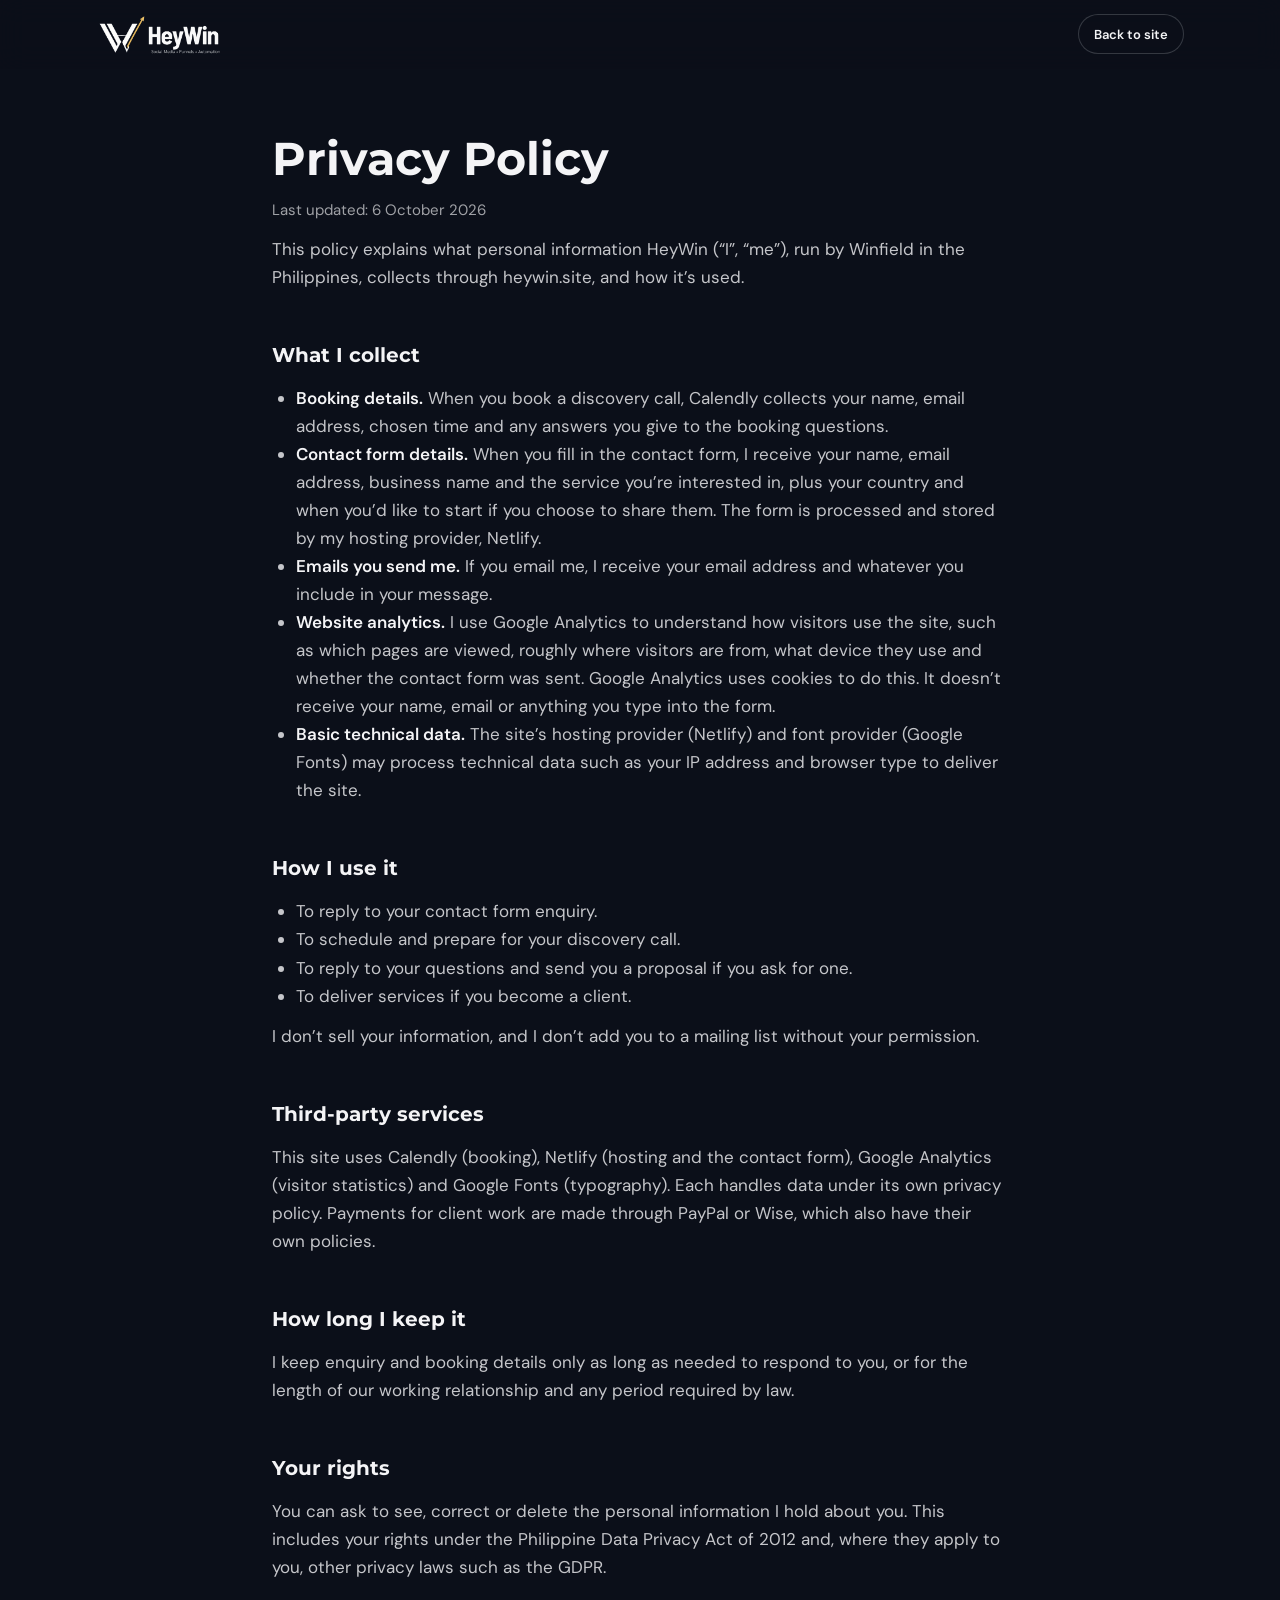
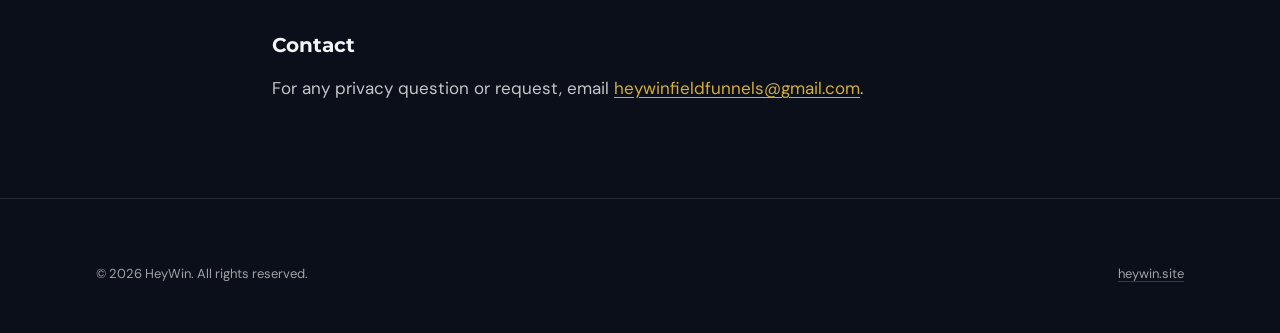
==== commit 0b7b8c93: "Add files via upload update homepage, sitemap and privacy" ====
--- a/HeyWin-upload/privacy.html
+++ b/HeyWin-upload/privacy.html
@@ -19,7 +19,7 @@
   <link rel="apple-touch-icon" href="assets/apple-touch-icon.png">
   <link rel="preconnect" href="https://fonts.googleapis.com">
   <link rel="preconnect" href="https://fonts.gstatic.com" crossorigin>
-  <link rel="stylesheet" href="https://fonts.googleapis.com/css2?family=DM+Sans:wght@400;500;600&family=Montserrat:wght@600;700;800&display=swap">
+  <link rel="stylesheet" href="https://fonts.googleapis.com/css2?family=DM+Sans:wght@400;500;600;700&family=Montserrat:wght@600;700;800&display=swap">
   <link rel="stylesheet" href="css/tokens.css">
   <link rel="stylesheet" href="css/styles.css">
 </head>
@@ -43,7 +43,7 @@
       <h2>What I collect</h2>
       <ul>
         <li><strong>Booking details.</strong> When you book a discovery call, Calendly collects your name, email address, chosen time and any answers you give to the booking questions.</li>
-        <li><strong>Contact form details.</strong> When you fill in the contact form, I receive your name, email address, business name, country, the service you&rsquo;re interested in and when you&rsquo;d like to start. The form is processed and stored by my hosting provider, Netlify.</li>
+        <li><strong>Contact form details.</strong> When you fill in the contact form, I receive your name, email address, business name and the service you&rsquo;re interested in, plus your country and when you&rsquo;d like to start if you choose to share them. The form is processed and stored by my hosting provider, Netlify.</li>
         <li><strong>Emails you send me.</strong> If you email me, I receive your email address and whatever you include in your message.</li>
         <li><strong>Website analytics.</strong> I use Google Analytics to understand how visitors use the site, such as which pages are viewed, roughly where visitors are from, what device they use and whether the contact form was sent. Google Analytics uses cookies to do this. It doesn&rsquo;t receive your name, email or anything you type into the form.</li>
         <li><strong>Basic technical data.</strong> The site&rsquo;s hosting provider (Netlify) and font provider (Google Fonts) may process technical data such as your IP address and browser type to deliver the site.</li>
--- a/HeyWin-upload/css/styles.css
+++ b/HeyWin-upload/css/styles.css
@@ -132,6 +132,13 @@
   .hero__grid { grid-template-columns: minmax(0, 1.15fr) minmax(0, 0.85fr); gap: var(--s-8); }
 }
 
+/* Same look as the gold uppercase labels (.service__tag, .case__type) */
+.hero__eyebrow {
+  margin-bottom: var(--s-4);
+  font-size: var(--fs-xs); font-weight: 600; letter-spacing: 0.06em; text-transform: uppercase;
+  color: var(--gold);
+}
+
 .hero h1 {
   font-size: var(--fs-h1);
   font-weight: 800;
@@ -240,6 +247,7 @@
 .service__line { margin-top: var(--s-2); color: var(--ivory); font-size: var(--fs-lg); }
 .service p + p { margin-top: var(--s-3); }
 .service__body { margin-top: var(--s-3); }
+.service__more { display: inline-block; margin-top: var(--s-5); white-space: normal; }
 
 .checks { margin-top: var(--s-5); display: grid; gap: var(--s-3); }
 .checks li { position: relative; padding-left: var(--s-6); }
@@ -302,6 +310,12 @@
 .plan .btn { margin-top: var(--s-6); }
 
 .plan--wide { margin-top: var(--s-4); }
+/* Gold uppercase label between plan groups (same look as .service__tag) */
+.plans__label {
+  margin: var(--s-7) 0 var(--s-4); text-align: center;
+  font-size: var(--fs-xs); font-weight: 600; letter-spacing: 0.06em; text-transform: uppercase;
+  color: var(--gold);
+}
 @media (min-width: 820px) {
   .plan--wide {
     display: grid; grid-template-columns: minmax(0, 1.1fr) minmax(0, 1fr); gap: var(--s-6);
@@ -319,6 +333,7 @@
   border: 1px dashed var(--gold-line);
 }
 @media (min-width: 820px) { .addon { margin-top: 0; } }
+.plans + .addon { margin-top: var(--s-4); }  /* add-on box shown on its own under a plan grid */
 .addon__top { display: flex; flex-wrap: wrap; justify-content: space-between; align-items: baseline; gap: var(--s-2); }
 .addon__label { font-size: var(--fs-xs); font-weight: 600; letter-spacing: 0.06em; text-transform: uppercase; color: var(--gold); }
 .addon h4 { font-size: var(--fs-h4); font-weight: 700; margin-top: var(--s-1); }
@@ -385,6 +400,7 @@
 @media (min-width: 760px) {
   .review-video { grid-template-columns: minmax(0, 20rem) minmax(0, 1fr); gap: var(--s-8); padding: var(--s-6); }
 }
+.section__head + .review-video { margin-top: 0; }
 .review-video__frame {
   width: 100%; max-width: 20rem; margin-inline: auto;
   border-radius: var(--r-md);
@@ -464,6 +480,7 @@
 @media (min-width: 640px) { .field-row { grid-template-columns: repeat(2, minmax(0, 1fr)); gap: var(--s-4); } }
 .field { display: grid; gap: var(--s-2); }
 .field label, .choice legend { font-size: var(--fs-sm); font-weight: 600; color: var(--ivory); }
+.field__optional { font-weight: 400; color: var(--ivory-60); }
 .field input {
   width: 100%; min-height: 3rem;
   padding: var(--s-2) var(--s-4);
@@ -564,6 +581,9 @@
 @media (min-width: 768px) { .footer__top { grid-template-columns: minmax(0, 1fr) auto; align-items: start; } }
 .footer__logo img { height: 3.25rem; width: auto; }
 .footer__tag { margin-top: var(--s-3); font-size: var(--fs-sm); color: var(--ivory-60); max-width: 22rem; }
+.footer__links { margin-top: var(--s-5); display: flex; flex-wrap: wrap; gap: var(--s-2) var(--s-5); font-size: var(--fs-sm); }
+.footer__links a { color: var(--ivory-80); }
+.footer__links a:hover { color: var(--gold); }
 .footer__contact { display: grid; gap: var(--s-3); }
 .footer__email { color: var(--ivory); font-weight: 500; overflow-wrap: anywhere; }
 .footer__email:hover { color: var(--gold); }
